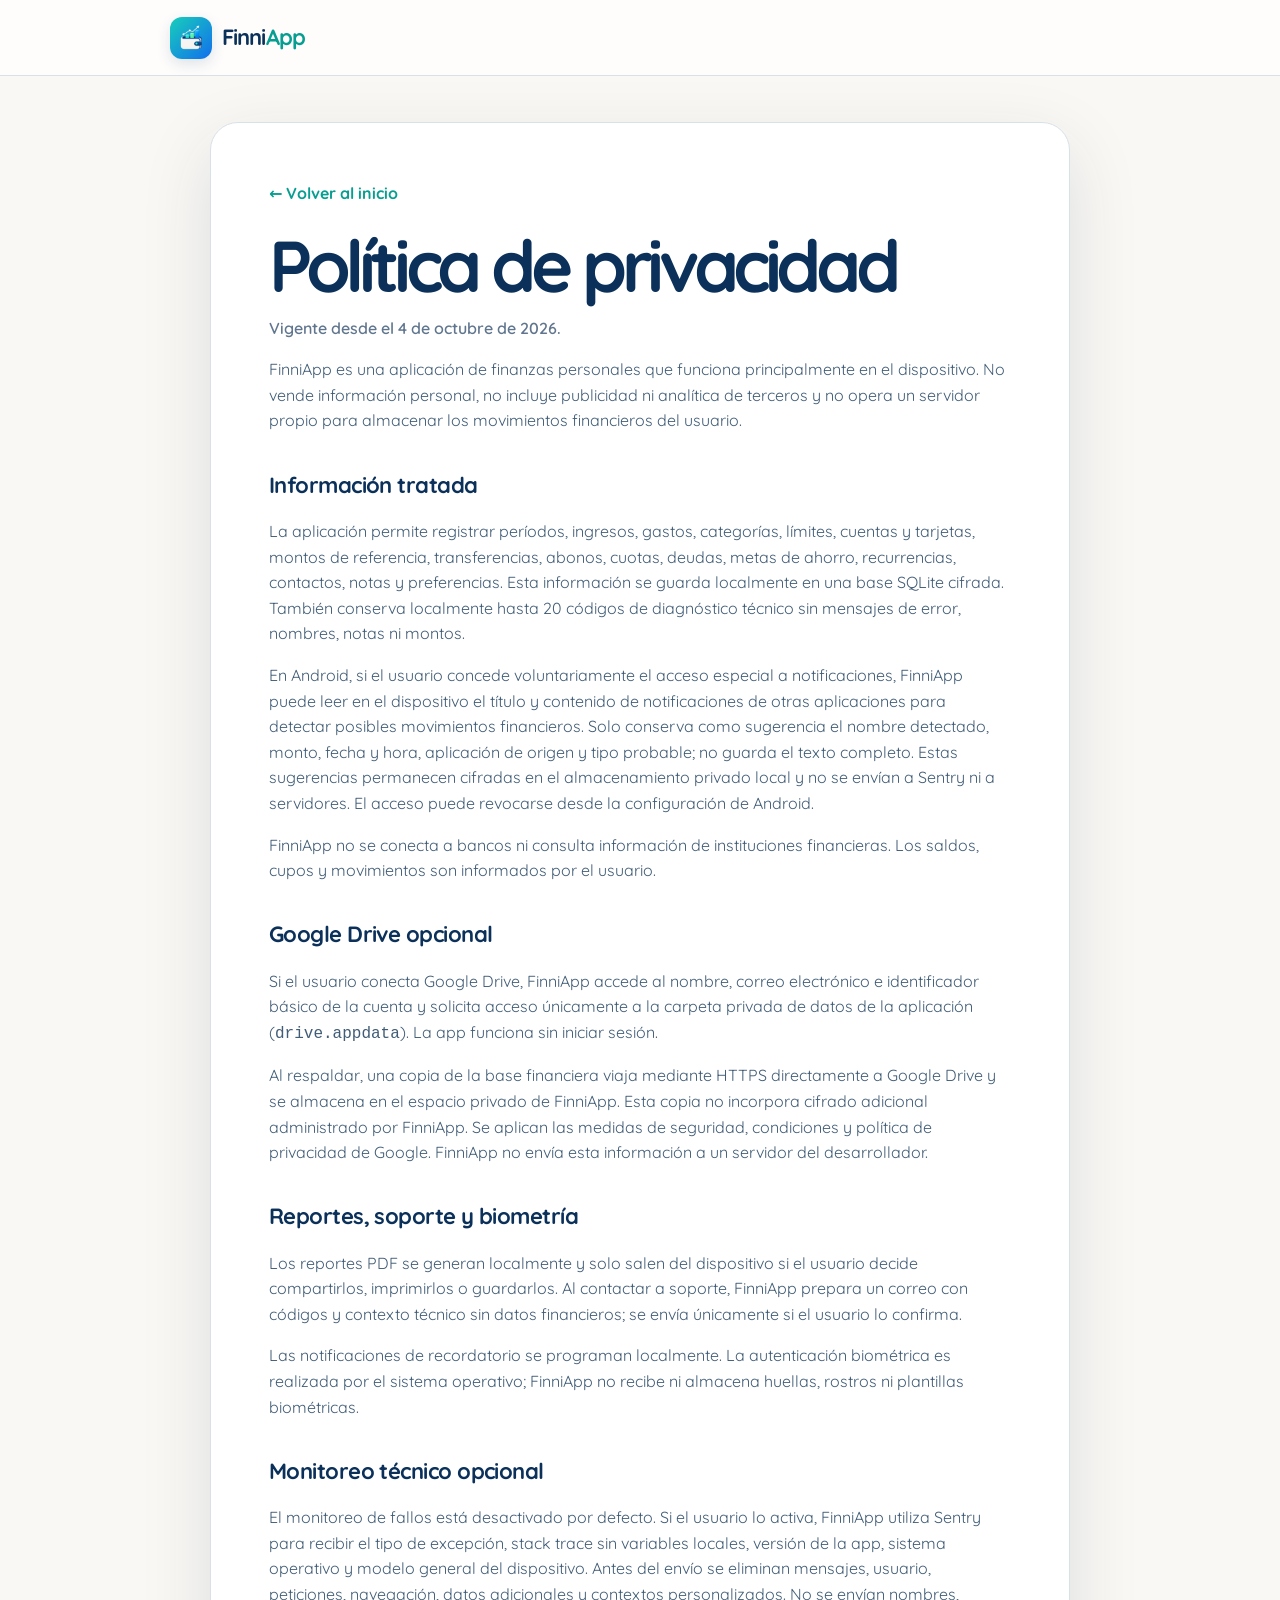
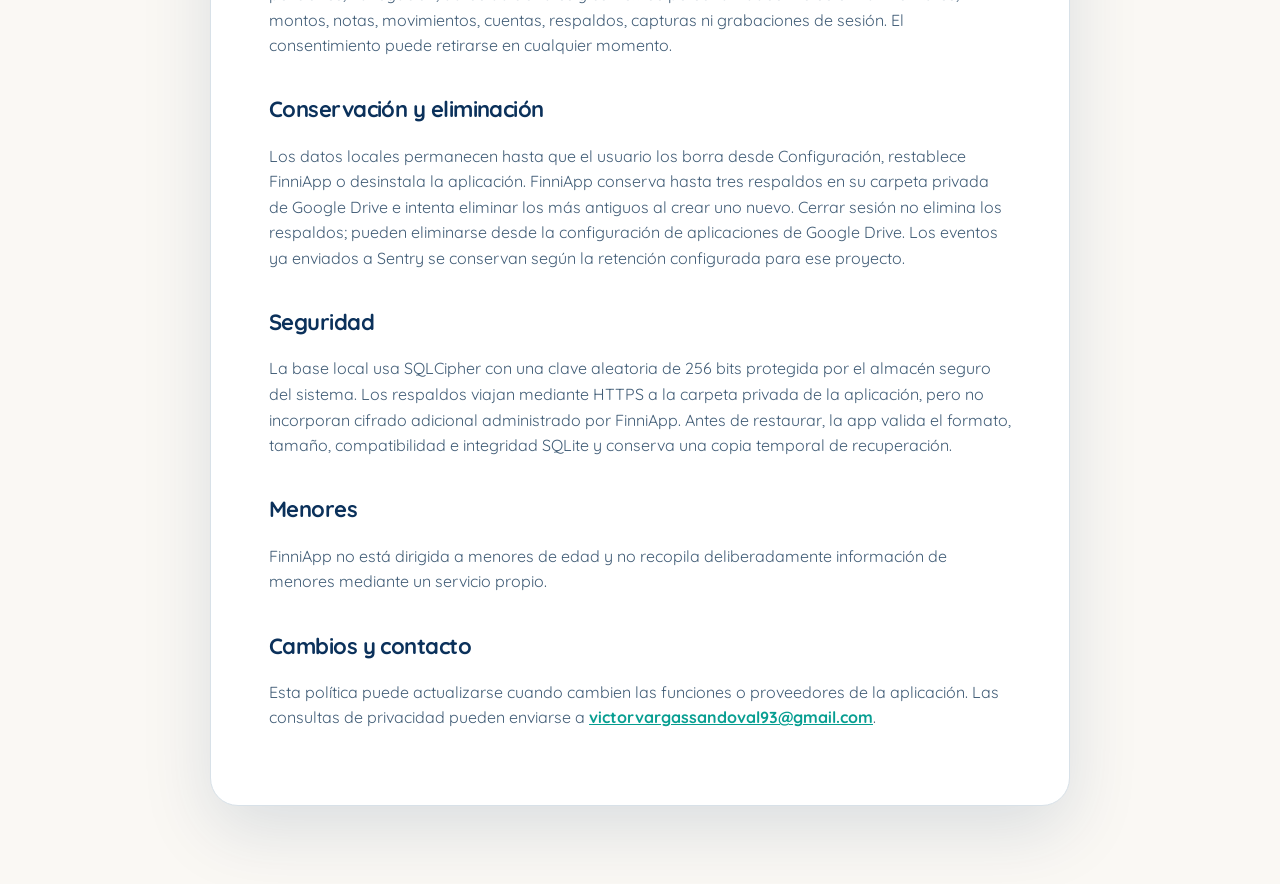
==== privacy.html @ da2ccb25 "feat: create FinniApp public website" ====
<!doctype html>
<html lang="es">
<head>
  <meta charset="utf-8">
  <meta name="viewport" content="width=device-width, initial-scale=1">
  <meta name="theme-color" content="#0B315B">
  <meta name="description" content="Política de privacidad de FinniApp.">
  <title>Política de privacidad · FinniApp</title>
  <link rel="preconnect" href="https://fonts.googleapis.com">
  <link rel="preconnect" href="https://fonts.gstatic.com" crossorigin>
  <link href="https://fonts.googleapis.com/css2?family=Quicksand:wght@400;500;600;700&display=swap" rel="stylesheet">
  <link rel="icon" type="image/png" href="assets/finniapp-icon.png">
  <link rel="stylesheet" href="styles.css">
  <style>
    .legal-header { min-height: 76px; padding: 0 24px; display: flex; align-items: center; border-bottom: 1px solid var(--border); background: rgba(255,255,255,.78); }
    .legal-header .brand { width: min(940px, 100%); margin: 0 auto; }
    .legal { width: min(860px, calc(100% - 32px)); margin: 46px auto 80px; padding: clamp(28px, 6vw, 58px); border: 1px solid var(--border); border-radius: 28px; background: white; box-shadow: var(--shadow); }
    .legal h1 { font-size: clamp(2.3rem, 7vw, 4.5rem); }
    .legal h2 { margin: 2.1rem 0 .65rem; font-size: 1.38rem; letter-spacing: -.025em; }
    .legal p { color: #405c76; }
    .legal .updated { color: var(--blue-gray); font-weight: 600; }
    .legal a { color: var(--turquoise-dark); font-weight: 700; }
    .back { display: inline-block; margin-bottom: 24px; color: var(--turquoise-dark); text-decoration: none; font-weight: 700; }
  </style>
</head>
<body>
  <header class="legal-header"><a class="brand" href="index.html"><img src="assets/finniapp-icon.png" alt="" width="42" height="42"><span>Finni<span>App</span></span></a></header>
  <main class="legal">
    <a class="back" href="index.html">← Volver al inicio</a>
    <h1>Política de privacidad</h1>
    <p class="updated">Vigente desde el 4 de octubre de 2026.</p>
    <p>FinniApp es una aplicación de finanzas personales que funciona principalmente en el dispositivo. No vende información personal, no incluye publicidad ni analítica de terceros y no opera un servidor propio para almacenar los movimientos financieros del usuario.</p>

    <h2>Información tratada</h2>
    <p>La aplicación permite registrar períodos, ingresos, gastos, categorías, límites, cuentas y tarjetas, montos de referencia, transferencias, abonos, cuotas, deudas, metas de ahorro, recurrencias, contactos, notas y preferencias. Esta información se guarda localmente en una base SQLite cifrada. También conserva localmente hasta 20 códigos de diagnóstico técnico sin mensajes de error, nombres, notas ni montos.</p>
    <p>En Android, si el usuario concede voluntariamente el acceso especial a notificaciones, FinniApp puede leer en el dispositivo el título y contenido de notificaciones de otras aplicaciones para detectar posibles movimientos financieros. Solo conserva como sugerencia el nombre detectado, monto, fecha y hora, aplicación de origen y tipo probable; no guarda el texto completo. Estas sugerencias permanecen cifradas en el almacenamiento privado local y no se envían a Sentry ni a servidores. El acceso puede revocarse desde la configuración de Android.</p>
    <p>FinniApp no se conecta a bancos ni consulta información de instituciones financieras. Los saldos, cupos y movimientos son informados por el usuario.</p>

    <h2>Google Drive opcional</h2>
    <p>Si el usuario conecta Google Drive, FinniApp accede al nombre, correo electrónico e identificador básico de la cuenta y solicita acceso únicamente a la carpeta privada de datos de la aplicación (<code>drive.appdata</code>). La app funciona sin iniciar sesión.</p>
    <p>Al respaldar, una copia de la base financiera viaja mediante HTTPS directamente a Google Drive y se almacena en el espacio privado de FinniApp. Esta copia no incorpora cifrado adicional administrado por FinniApp. Se aplican las medidas de seguridad, condiciones y política de privacidad de Google. FinniApp no envía esta información a un servidor del desarrollador.</p>

    <h2>Reportes, soporte y biometría</h2>
    <p>Los reportes PDF se generan localmente y solo salen del dispositivo si el usuario decide compartirlos, imprimirlos o guardarlos. Al contactar a soporte, FinniApp prepara un correo con códigos y contexto técnico sin datos financieros; se envía únicamente si el usuario lo confirma.</p>
    <p>Las notificaciones de recordatorio se programan localmente. La autenticación biométrica es realizada por el sistema operativo; FinniApp no recibe ni almacena huellas, rostros ni plantillas biométricas.</p>

    <h2>Monitoreo técnico opcional</h2>
    <p>El monitoreo de fallos está desactivado por defecto. Si el usuario lo activa, FinniApp utiliza Sentry para recibir el tipo de excepción, stack trace sin variables locales, versión de la app, sistema operativo y modelo general del dispositivo. Antes del envío se eliminan mensajes, usuario, peticiones, navegación, datos adicionales y contextos personalizados. No se envían nombres, montos, notas, movimientos, cuentas, respaldos, capturas ni grabaciones de sesión. El consentimiento puede retirarse en cualquier momento.</p>

    <h2>Conservación y eliminación</h2>
    <p>Los datos locales permanecen hasta que el usuario los borra desde Configuración, restablece FinniApp o desinstala la aplicación. FinniApp conserva hasta tres respaldos en su carpeta privada de Google Drive e intenta eliminar los más antiguos al crear uno nuevo. Cerrar sesión no elimina los respaldos; pueden eliminarse desde la configuración de aplicaciones de Google Drive. Los eventos ya enviados a Sentry se conservan según la retención configurada para ese proyecto.</p>

    <h2>Seguridad</h2>
    <p>La base local usa SQLCipher con una clave aleatoria de 256 bits protegida por el almacén seguro del sistema. Los respaldos viajan mediante HTTPS a la carpeta privada de la aplicación, pero no incorporan cifrado adicional administrado por FinniApp. Antes de restaurar, la app valida el formato, tamaño, compatibilidad e integridad SQLite y conserva una copia temporal de recuperación.</p>

    <h2>Menores</h2>
    <p>FinniApp no está dirigida a menores de edad y no recopila deliberadamente información de menores mediante un servicio propio.</p>

    <h2>Cambios y contacto</h2>
    <p>Esta política puede actualizarse cuando cambien las funciones o proveedores de la aplicación. Las consultas de privacidad pueden enviarse a <a href="mailto:victorvargassandoval93@gmail.com">victorvargassandoval93@gmail.com</a>.</p>
  </main>
</body>
</html>
---- styles.css ----
:root {
  --navy: #0b315b;
  --navy-2: #174a73;
  --turquoise: #20c9b5;
  --turquoise-dark: #079e91;
  --chart-blue: #20b9db;
  --warm-white: #faf8f4;
  --blue-gray: #60758e;
  --border: #d8e1e8;
  --surface: #ffffff;
  --shadow: 0 24px 70px rgba(11, 49, 91, .13);
  --radius: 28px;
}

* { box-sizing: border-box; }
html { scroll-behavior: smooth; }
body {
  margin: 0;
  color: var(--navy);
  background: var(--warm-white);
  font-family: "Quicksand", system-ui, sans-serif;
  font-size: 16px;
  line-height: 1.6;
  -webkit-font-smoothing: antialiased;
}
a { color: inherit; }
.site-header {
  width: min(1180px, calc(100% - 40px));
  min-height: 84px;
  margin: 0 auto;
  display: flex;
  align-items: center;
  justify-content: space-between;
  gap: 32px;
}
.brand { display: inline-flex; align-items: center; gap: 10px; text-decoration: none; font-size: 1.38rem; font-weight: 700; letter-spacing: -.04em; }
.brand img { border-radius: 12px; box-shadow: 0 5px 14px rgba(11,49,91,.13); }
.brand span span { color: var(--turquoise-dark); }
nav { display: flex; align-items: center; gap: 34px; margin-left: auto; }
nav a, .header-action { text-decoration: none; font-weight: 600; font-size: .94rem; }
nav a { color: var(--blue-gray); }
nav a:hover { color: var(--navy); }
.header-action { border: 1px solid var(--border); border-radius: 999px; padding: 9px 18px; background: rgba(255,255,255,.6); }

.hero {
  width: min(1180px, calc(100% - 40px));
  min-height: 650px;
  margin: 24px auto 0;
  padding: clamp(48px, 7vw, 86px);
  border-radius: 40px;
  background:
    radial-gradient(circle at 88% 10%, rgba(32,201,181,.18), transparent 34%),
    linear-gradient(135deg, #fff 0%, #f4fbfa 100%);
  border: 1px solid rgba(216,225,232,.85);
  display: grid;
  grid-template-columns: 1fr .88fr;
  align-items: center;
  gap: 50px;
  overflow: hidden;
}
.eyebrow { margin: 0 0 18px; color: var(--turquoise-dark); text-transform: uppercase; letter-spacing: .1em; font-size: .78rem; font-weight: 700; }
.eyebrow span { display: inline-block; width: 25px; height: 2px; background: currentColor; vertical-align: middle; margin-right: 8px; }
h1 { margin: 0; font-size: clamp(3.5rem, 7vw, 6.25rem); line-height: .96; letter-spacing: -.075em; }
h1 em { color: var(--turquoise-dark); font-style: normal; }
.hero-lead { max-width: 570px; margin: 28px 0 0; color: var(--blue-gray); font-size: clamp(1.05rem, 2vw, 1.22rem); line-height: 1.7; }
.hero-actions { display: flex; flex-wrap: wrap; gap: 12px; margin-top: 34px; }
.button { min-height: 50px; display: inline-flex; align-items: center; justify-content: center; padding: 12px 23px; border-radius: 14px; text-decoration: none; font-weight: 700; transition: transform .2s ease, box-shadow .2s ease, background .2s ease; }
.button:hover { transform: translateY(-2px); }
.button-primary { color: white; background: var(--navy); box-shadow: 0 10px 24px rgba(11,49,91,.18); }
.button-primary:hover { background: #124677; }
.button-quiet { color: var(--navy); border: 1px solid var(--border); background: white; }
.trust-row { display: flex; flex-wrap: wrap; gap: 23px; margin-top: 32px; color: var(--blue-gray); font-size: .88rem; font-weight: 600; }
.trust-row span { display: flex; align-items: center; gap: 7px; }
.trust-row svg, .floating-safe svg { width: 18px; fill: none; stroke: var(--turquoise-dark); stroke-width: 1.8; stroke-linecap: round; stroke-linejoin: round; }

.hero-visual { min-height: 510px; position: relative; display: grid; place-items: center; }
.halo { position: absolute; width: 460px; height: 460px; border-radius: 50%; background: linear-gradient(135deg, rgba(32,201,181,.19), rgba(32,185,219,.05)); }
.phone { width: 300px; min-height: 536px; position: relative; z-index: 2; padding: 27px 20px 20px; border-radius: 38px; background: #f9fbfc; border: 8px solid var(--navy); box-shadow: 0 30px 70px rgba(11,49,91,.25); transform: rotate(2deg); }
.phone-top { display: flex; align-items: center; justify-content: space-between; font-weight: 700; }
.avatar { width: 31px; height: 31px; display: grid; place-items: center; border-radius: 50%; color: white; background: var(--turquoise-dark); font-size: .78rem; }
.period { margin: 18px 0 8px; color: var(--blue-gray); font-size: .76rem; }
.balance-card { padding: 18px; border-radius: 20px; color: white; background: var(--navy); box-shadow: 0 12px 22px rgba(11,49,91,.17); }
.balance-card > span { font-size: .72rem; opacity: .77; }
.balance-card > strong { display: block; margin: 2px 0 13px; font-size: 1.58rem; }
.balance-meta { display: flex; justify-content: space-between; margin-top: 4px; font-size: .66rem; }
.balance-meta b { color: #56dfc9; }
.chart-card { margin-top: 13px; padding: 15px; border: 1px solid var(--border); border-radius: 18px; background: white; }
.chart-card > div { display: flex; justify-content: space-between; align-items: center; font-size: .75rem; }
.chart-card > div span { color: var(--blue-gray); font-size: .6rem; }
.chart-card svg { display: block; width: 100%; margin-top: 9px; overflow: visible; }
.chart-line { fill: none; stroke: var(--turquoise-dark); stroke-width: 4; stroke-linecap: round; }
.chart-area { fill: url(#area); }
.chart-card circle { fill: var(--turquoise-dark); }
.quick-row { display: grid; grid-template-columns: 1fr auto 1fr; align-items: center; gap: 8px; margin-top: 15px; color: var(--blue-gray); font-size: .65rem; text-align: center; }
.quick-row span { display: flex; align-items: center; justify-content: center; gap: 5px; }
.quick-row i { width: 25px; height: 25px; display: grid; place-items: center; border-radius: 8px; font-style: normal; font-weight: 700; }
.quick-row .income { color: #138f73; background: #e7f7f0; }
.quick-row .expense { color: #e95353; background: #fdecec; }
.quick-row button { width: 48px; height: 48px; border: 0; border-radius: 50%; color: white; background: var(--turquoise-dark); font: 500 1.8rem/1 "Quicksand"; box-shadow: 0 10px 20px rgba(7,158,145,.25); }
.floating-card { position: absolute; z-index: 3; border: 1px solid var(--border); border-radius: 16px; background: rgba(255,255,255,.94); box-shadow: 0 15px 34px rgba(11,49,91,.14); backdrop-filter: blur(8px); }
.floating-goal { width: 170px; left: -10px; bottom: 100px; padding: 14px; }
.floating-goal span { color: var(--blue-gray); font-size: .7rem; }
.floating-goal strong { float: right; font-size: .9rem; }
.floating-goal i { clear: both; display: block; height: 5px; margin-top: 9px; border-radius: 5px; background: #e2e8ec; }
.floating-goal b { display: block; width: 31%; height: 100%; border-radius: inherit; background: var(--turquoise); }
.floating-safe { right: -25px; top: 105px; padding: 11px 14px; display: flex; align-items: center; gap: 8px; color: var(--navy); font-size: .72rem; font-weight: 700; }

.feature-section, .faq-section { width: min(1120px, calc(100% - 40px)); margin: 0 auto; padding: 116px 0; }
.section-heading { max-width: 630px; margin: 0 auto 50px; text-align: center; }
.section-heading h2, .privacy-copy h2, .availability h2 { margin: 0; font-size: clamp(2.25rem, 4.8vw, 3.65rem); line-height: 1.12; letter-spacing: -.055em; }
.section-heading > p:last-child, .availability p { color: var(--blue-gray); }
.feature-grid { display: grid; grid-template-columns: repeat(2, 1fr); gap: 18px; }
.feature { min-height: 270px; padding: 30px; border: 1px solid var(--border); border-radius: var(--radius); background: rgba(255,255,255,.84); box-shadow: 0 10px 30px rgba(11,49,91,.05); }
.feature.featured { grid-row: span 2; min-height: 558px; background: var(--navy); color: white; display: flex; flex-direction: column; }
.feature-icon { width: 50px; height: 50px; display: grid; place-items: center; border-radius: 15px; color: #fff; background: var(--turquoise-dark); }
.feature-icon.mint { color: #138f73; background: #e2f7f1; }
.feature-icon.blue { color: #188bb2; background: #e4f5fa; }
.feature-icon.amber { color: #b16c07; background: #fff2dc; }
.feature-icon svg { width: 25px; fill: none; stroke: currentColor; stroke-width: 1.8; stroke-linecap: round; stroke-linejoin: round; }
.feature h3 { margin: 22px 0 7px; font-size: 1.35rem; }
.feature p { margin: 0; color: var(--blue-gray); }
.feature.featured p { color: rgba(255,255,255,.7); }
.mini-chart { height: 200px; margin-top: auto; padding: 25px 10px 0; display: flex; align-items: end; gap: 13px; border-bottom: 1px solid rgba(255,255,255,.3); }
.mini-chart i { flex: 1; border-radius: 9px 9px 0 0; background: linear-gradient(to top, var(--turquoise-dark), #57e2d1); opacity: .92; }

.privacy-section { min-height: 550px; padding: 70px max(5vw, 30px); display: grid; grid-template-columns: .9fr 1fr; align-items: center; gap: 9vw; color: white; background: var(--navy); overflow: hidden; }
.privacy-art { min-height: 410px; position: relative; display: grid; place-items: center; }
.shield { width: 220px; height: 220px; z-index: 2; display: grid; place-items: center; border-radius: 52px; background: linear-gradient(145deg, #2cd6c2, #0799a4); box-shadow: 0 32px 70px rgba(0,0,0,.25); transform: rotate(-5deg); }
.shield svg { width: 112px; fill: none; stroke: white; stroke-width: 1.5; stroke-linecap: round; stroke-linejoin: round; }
.orbit { position: absolute; border: 1px solid rgba(255,255,255,.12); border-radius: 50%; }
.orbit-one { width: 330px; height: 330px; }
.orbit-two { width: 470px; height: 470px; }
.privacy-copy { max-width: 570px; }
.eyebrow.light { color: #58ddce; }
.privacy-copy > p:not(.eyebrow) { color: rgba(255,255,255,.72); font-size: 1.07rem; }
.privacy-copy ul { padding: 0; margin: 25px 0; list-style: none; }
.privacy-copy li { margin: 11px 0; font-weight: 600; }
.privacy-copy li span { width: 24px; height: 24px; display: inline-grid; place-items: center; margin-right: 9px; border-radius: 50%; color: var(--navy); background: var(--turquoise); font-size: .78rem; }
.privacy-copy > a { display: block; width: max-content; margin-top: 18px; color: #64e8d8; font-weight: 700; text-underline-offset: 5px; }

.availability { width: min(1120px, calc(100% - 40px)); margin: 90px auto 0; padding: clamp(34px, 6vw, 58px); border-radius: 30px; display: flex; align-items: center; justify-content: space-between; gap: 45px; background: linear-gradient(125deg, #e6faf6, #edf7fb); border: 1px solid #ccebe6; }
.availability > div { max-width: 680px; }
.availability p:last-child { margin-bottom: 0; }
.availability .button { flex: 0 0 auto; }
.section-heading.compact { margin-bottom: 34px; }
.faq-list { max-width: 800px; margin: 0 auto; border-top: 1px solid var(--border); }
details { border-bottom: 1px solid var(--border); }
summary { min-height: 76px; display: flex; align-items: center; justify-content: space-between; gap: 20px; cursor: pointer; list-style: none; font-weight: 700; font-size: 1.05rem; }
summary::-webkit-details-marker { display: none; }
summary span { color: var(--turquoise-dark); font-size: 1.45rem; transition: transform .2s; }
details[open] summary span { transform: rotate(45deg); }
details p { margin: -4px 45px 24px 0; color: var(--blue-gray); }

footer { min-height: 180px; padding: 42px max(5vw, 30px); display: grid; grid-template-columns: auto 1fr auto; align-items: center; gap: 28px; color: rgba(255,255,255,.72); background: #071f38; }
.footer-brand { color: white; }
footer p { margin: 0; text-align: center; }
footer > div { display: flex; gap: 22px; }
footer > div a { text-decoration: none; font-weight: 600; }
footer small { grid-column: 1 / -1; text-align: center; color: rgba(255,255,255,.48); }

@media (max-width: 900px) {
  nav { display: none; }
  .hero { grid-template-columns: 1fr; padding-bottom: 40px; }
  .hero-copy { text-align: center; }
  .hero-lead { margin-inline: auto; }
  .hero-actions, .trust-row { justify-content: center; }
  .hero-visual { margin-top: 25px; }
  .privacy-section { grid-template-columns: 1fr; gap: 25px; }
  .privacy-art { min-height: 360px; }
  .privacy-copy { margin: 0 auto; text-align: center; }
  .privacy-copy ul { display: inline-block; text-align: left; }
  .privacy-copy > a { margin-inline: auto; }
  footer { grid-template-columns: 1fr; justify-items: center; }
  footer small { grid-column: auto; }
}

@media (max-width: 620px) {
  .site-header { width: min(100% - 28px, 1180px); min-height: 72px; }
  .header-action { padding: 7px 13px; font-size: .85rem; }
  .hero { width: calc(100% - 20px); margin-top: 8px; padding: 46px 20px 34px; border-radius: 28px; }
  h1 { font-size: clamp(3rem, 16vw, 4.5rem); }
  .hero-actions .button { width: 100%; }
  .hero-visual { min-height: 520px; transform: scale(.92); margin-inline: -22px; }
  .floating-goal { left: 0; }
  .floating-safe { right: 0; }
  .feature-section, .faq-section { padding: 82px 0; }
  .feature-grid { grid-template-columns: 1fr; }
  .feature.featured { grid-row: auto; min-height: 480px; }
  .privacy-section { padding: 60px 24px; }
  .privacy-art { min-height: 320px; transform: scale(.82); }
  .availability { margin-top: 65px; flex-direction: column; align-items: stretch; text-align: center; }
  .availability .button { width: 100%; }
  footer > div { flex-wrap: wrap; justify-content: center; }
}

@media (prefers-reduced-motion: reduce) {
  html { scroll-behavior: auto; }
  *, *::before, *::after { transition: none !important; }
}
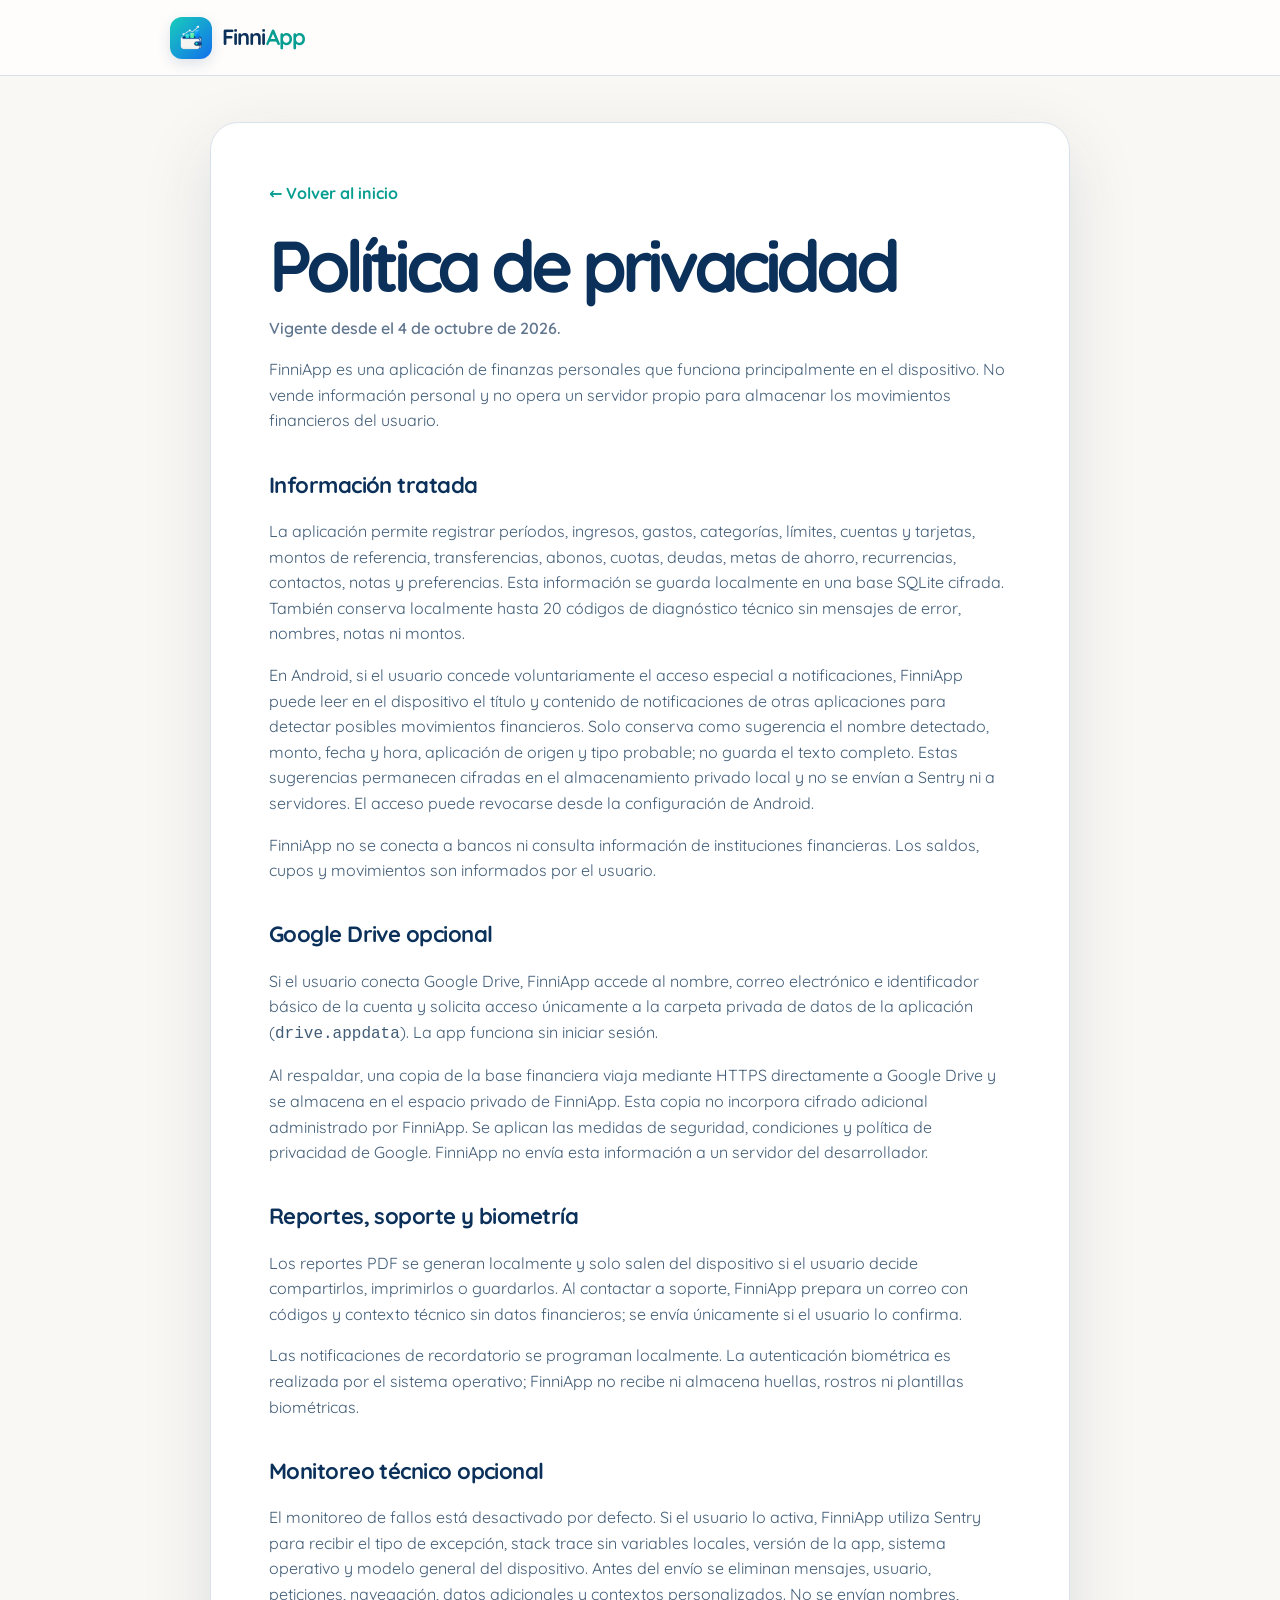
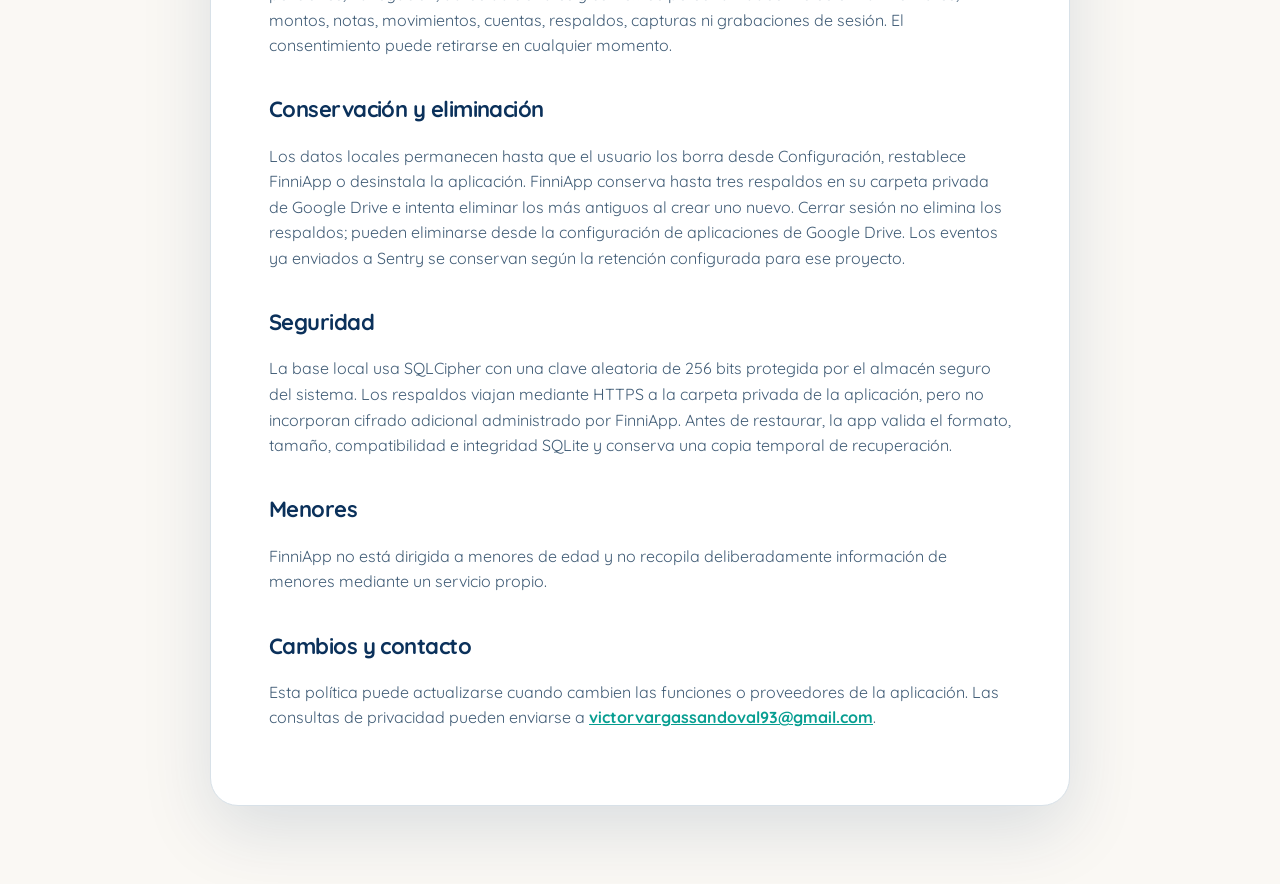
==== commit cc09e05c: "feat: expand FinniApp feature overview" ====
--- a/privacy.html
+++ b/privacy.html
@@ -29,7 +29,7 @@
     <a class="back" href="index.html">← Volver al inicio</a>
     <h1>Política de privacidad</h1>
     <p class="updated">Vigente desde el 4 de octubre de 2026.</p>
-    <p>FinniApp es una aplicación de finanzas personales que funciona principalmente en el dispositivo. No vende información personal, no incluye publicidad ni analítica de terceros y no opera un servidor propio para almacenar los movimientos financieros del usuario.</p>
+    <p>FinniApp es una aplicación de finanzas personales que funciona principalmente en el dispositivo. No vende información personal y no opera un servidor propio para almacenar los movimientos financieros del usuario.</p>
 
     <h2>Información tratada</h2>
     <p>La aplicación permite registrar períodos, ingresos, gastos, categorías, límites, cuentas y tarjetas, montos de referencia, transferencias, abonos, cuotas, deudas, metas de ahorro, recurrencias, contactos, notas y preferencias. Esta información se guarda localmente en una base SQLite cifrada. También conserva localmente hasta 20 códigos de diagnóstico técnico sin mensajes de error, nombres, notas ni montos.</p>
--- a/styles.css
+++ b/styles.css
@@ -105,7 +105,7 @@
 .floating-goal b { display: block; width: 31%; height: 100%; border-radius: inherit; background: var(--turquoise); }
 .floating-safe { right: -25px; top: 105px; padding: 11px 14px; display: flex; align-items: center; gap: 8px; color: var(--navy); font-size: .72rem; font-weight: 700; }
 
-.feature-section, .faq-section { width: min(1120px, calc(100% - 40px)); margin: 0 auto; padding: 116px 0; }
+.feature-section, .capabilities-section, .faq-section { width: min(1120px, calc(100% - 40px)); margin: 0 auto; padding: 116px 0; }
 .section-heading { max-width: 630px; margin: 0 auto 50px; text-align: center; }
 .section-heading h2, .privacy-copy h2, .availability h2 { margin: 0; font-size: clamp(2.25rem, 4.8vw, 3.65rem); line-height: 1.12; letter-spacing: -.055em; }
 .section-heading > p:last-child, .availability p { color: var(--blue-gray); }
@@ -123,6 +123,54 @@
 .mini-chart { height: 200px; margin-top: auto; padding: 25px 10px 0; display: flex; align-items: end; gap: 13px; border-bottom: 1px solid rgba(255,255,255,.3); }
 .mini-chart i { flex: 1; border-radius: 9px 9px 0 0; background: linear-gradient(to top, var(--turquoise-dark), #57e2d1); opacity: .92; }
 
+.automation-section { width: min(1180px, calc(100% - 40px)); margin: 0 auto 20px; padding: clamp(45px, 7vw, 78px); display: grid; grid-template-columns: 1fr .9fr; align-items: center; gap: clamp(45px, 8vw, 95px); border: 1px solid var(--border); border-radius: 36px; background: linear-gradient(140deg, #fff, #f1fbf9); overflow: hidden; }
+.automation-copy h2, .offline-section h2 { margin: 0; font-size: clamp(2.25rem, 4.8vw, 3.65rem); line-height: 1.12; letter-spacing: -.055em; }
+.automation-copy > p:not(.eyebrow) { color: var(--blue-gray); }
+.automation-points { margin-top: 28px; display: grid; gap: 16px; }
+.automation-points > div { display: grid; grid-template-columns: 42px 1fr; gap: 14px; align-items: start; }
+.automation-points b { width: 42px; height: 42px; display: grid; place-items: center; border-radius: 13px; color: var(--turquoise-dark); background: #dff8f3; font-size: .75rem; }
+.automation-points span { color: var(--blue-gray); }
+.automation-points strong { display: block; color: var(--navy); }
+.platform-note { margin-top: 24px; padding: 13px 15px; border-left: 3px solid var(--turquoise); background: rgba(32,201,181,.08); font-size: .84rem; }
+.automation-demo { position: relative; padding: 55px 24px 25px; border-radius: 30px; color: white; background: var(--navy); box-shadow: var(--shadow); }
+.demo-label { position: absolute; top: 18px; left: 24px; color: #7be9dc; text-transform: uppercase; letter-spacing: .1em; font-size: .7rem; font-weight: 700; }
+.notification-card { display: grid; grid-template-columns: auto 1fr auto; gap: 12px; align-items: center; padding: 16px; color: var(--navy); background: white; border-radius: 18px; }
+.notification-icon { width: 42px; height: 42px; display: grid; place-items: center; border-radius: 13px; color: #d64a51; background: #fdebec; font-size: 1.25rem; font-weight: 700; }
+.notification-card div:nth-child(2) { display: grid; }
+.notification-card span, .notification-card small { color: var(--blue-gray); font-size: .67rem; }
+.notification-card strong { font-size: .9rem; }
+.notification-card > b { color: #d64a51; white-space: nowrap; }
+.review-row { display: flex; justify-content: space-between; gap: 12px; margin: 12px 4px 24px; color: rgba(255,255,255,.68); font-size: .72rem; }
+.review-row span:last-child { color: #62dfd0; font-weight: 700; }
+.reminder-card { padding: 20px; border: 1px solid rgba(255,255,255,.15); border-radius: 20px; background: rgba(255,255,255,.08); }
+.reminder-top, .reminder-card > div:last-child { display: flex; align-items: center; justify-content: space-between; gap: 12px; }
+.reminder-top { color: rgba(255,255,255,.63); font-size: .73rem; }
+.reminder-top b { color: #ffd681; }
+.reminder-card h3 { margin: 12px 0 2px; font-size: 1.12rem; }
+.reminder-card p { margin: 0 0 18px; color: rgba(255,255,255,.64); font-size: .8rem; }
+.reminder-card > div:last-child span, .reminder-card > div:last-child strong { flex: 1; padding: 9px; border-radius: 10px; text-align: center; font-size: .77rem; }
+.reminder-card > div:last-child span { border: 1px solid rgba(255,255,255,.22); }
+.reminder-card > div:last-child strong { color: var(--navy); background: var(--turquoise); }
+
+.capabilities-section { padding-bottom: 96px; }
+.capability-grid { display: grid; grid-template-columns: repeat(3, 1fr); gap: 16px; }
+.capability-grid article { min-height: 238px; padding: 27px; border: 1px solid var(--border); border-radius: 24px; background: rgba(255,255,255,.78); }
+.capability-grid article > span { width: 43px; height: 43px; display: grid; place-items: center; border-radius: 13px; color: var(--navy); background: #dff8f3; font-size: 1.2rem; font-weight: 700; }
+.capability-grid article:nth-child(3n+2) > span { color: #167fa5; background: #e3f4fa; }
+.capability-grid article:nth-child(3n) > span { color: #a56508; background: #fff0d5; }
+.capability-grid h3 { margin: 18px 0 7px; font-size: 1.08rem; }
+.capability-grid p { margin: 0; color: var(--blue-gray); font-size: .91rem; }
+
+.offline-section { width: min(1120px, calc(100% - 40px)); margin: 0 auto 110px; padding: clamp(34px, 6vw, 62px); display: grid; grid-template-columns: auto 1fr .95fr; align-items: center; gap: clamp(28px, 5vw, 58px); border-radius: 32px; background: #e9f7fb; border: 1px solid #cee8f0; }
+.offline-badge { width: 104px; height: 104px; display: grid; place-items: center; border-radius: 28px; color: white; background: linear-gradient(145deg, #20b9db, #087ba4); box-shadow: 0 20px 40px rgba(8,123,164,.18); }
+.offline-badge svg { width: 54px; fill: none; stroke: currentColor; stroke-width: 1.7; stroke-linecap: round; stroke-linejoin: round; }
+.offline-section > div:nth-child(2) > p:last-child { color: var(--blue-gray); }
+.offline-section ul { margin: 0; padding: 0; list-style: none; display: grid; gap: 15px; }
+.offline-section li { display: flex; gap: 11px; align-items: start; }
+.offline-section li > span { width: 24px; height: 24px; flex: 0 0 24px; display: grid; place-items: center; border-radius: 50%; color: white; background: var(--turquoise-dark); font-size: .72rem; }
+.offline-section li div { display: grid; }
+.offline-section li small { color: var(--blue-gray); }
+
 .privacy-section { min-height: 550px; padding: 70px max(5vw, 30px); display: grid; grid-template-columns: .9fr 1fr; align-items: center; gap: 9vw; color: white; background: var(--navy); overflow: hidden; }
 .privacy-art { min-height: 410px; position: relative; display: grid; place-items: center; }
 .shield { width: 220px; height: 220px; z-index: 2; display: grid; place-items: center; border-radius: 52px; background: linear-gradient(145deg, #2cd6c2, #0799a4); box-shadow: 0 32px 70px rgba(0,0,0,.25); transform: rotate(-5deg); }
@@ -166,6 +214,10 @@
   .hero-actions, .trust-row { justify-content: center; }
   .hero-visual { margin-top: 25px; }
   .privacy-section { grid-template-columns: 1fr; gap: 25px; }
+  .automation-section { grid-template-columns: 1fr; }
+  .capability-grid { grid-template-columns: repeat(2, 1fr); }
+  .offline-section { grid-template-columns: auto 1fr; }
+  .offline-section ul { grid-column: 1 / -1; }
   .privacy-art { min-height: 360px; }
   .privacy-copy { margin: 0 auto; text-align: center; }
   .privacy-copy ul { display: inline-block; text-align: left; }
@@ -183,10 +235,19 @@
   .hero-visual { min-height: 520px; transform: scale(.92); margin-inline: -22px; }
   .floating-goal { left: 0; }
   .floating-safe { right: 0; }
-  .feature-section, .faq-section { padding: 82px 0; }
+  .feature-section, .capabilities-section, .faq-section { padding: 82px 0; }
   .feature-grid { grid-template-columns: 1fr; }
   .feature.featured { grid-row: auto; min-height: 480px; }
   .privacy-section { padding: 60px 24px; }
+  .automation-section { width: calc(100% - 20px); padding: 42px 20px; border-radius: 28px; }
+  .notification-card { grid-template-columns: auto 1fr; }
+  .notification-card > b { grid-column: 2; }
+  .review-row { flex-direction: column; }
+  .capability-grid { grid-template-columns: 1fr; }
+  .capability-grid article { min-height: 0; }
+  .offline-section { grid-template-columns: 1fr; text-align: center; }
+  .offline-badge { margin: 0 auto; }
+  .offline-section ul { grid-column: auto; text-align: left; }
   .privacy-art { min-height: 320px; transform: scale(.82); }
   .availability { margin-top: 65px; flex-direction: column; align-items: stretch; text-align: center; }
   .availability .button { width: 100%; }
